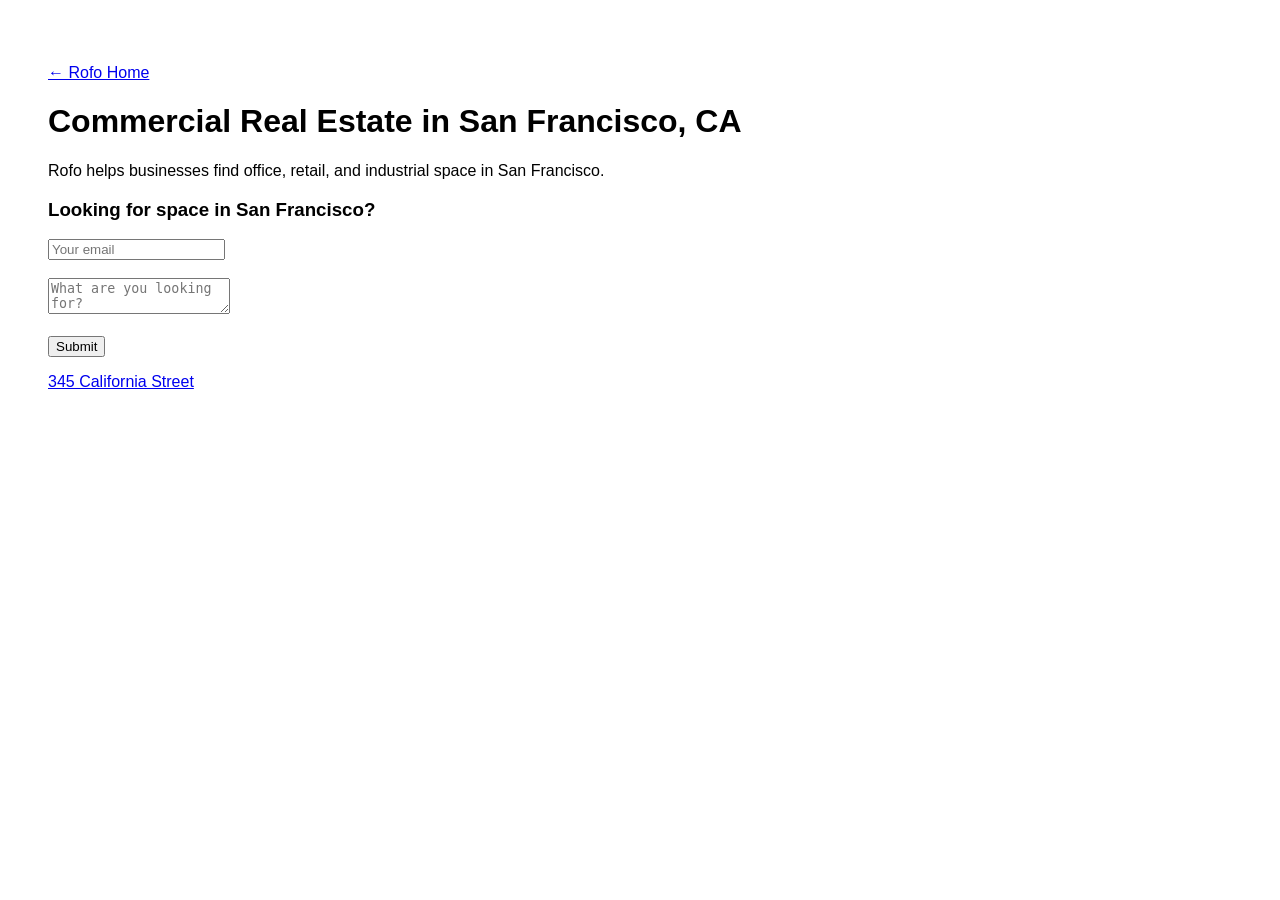
==== commercial-real-estate/CA/San-Francisco/index.html @ 3ce5dbc8 "Add files via upload" ====
<!DOCTYPE html>
<html>
<head>
  <title>Commercial Real Estate in San Francisco, CA | Rofo</title>
</head>
<body style="font-family: Arial; padding: 40px; max-width: 800px;">

<p><a href="/">← Rofo Home</a></p>

<h1>Commercial Real Estate in San Francisco, CA</h1>

<p>Rofo helps businesses find office, retail, and industrial space in San Francisco.</p>

<h3>Looking for space in San Francisco?</h3>

<form action="https://formspree.io/f/YOURID" method="POST">
  <input name="email" placeholder="Your email"><br><br>
  <textarea name="message" placeholder="What are you looking for?"></textarea><br><br>
  <button type="submit">Submit</button>
</form>


<p><a href="/commercial-real-estate/building/CA/San-Francisco/345-California-Street/">345 California Street</a></p>
</body>
</html>
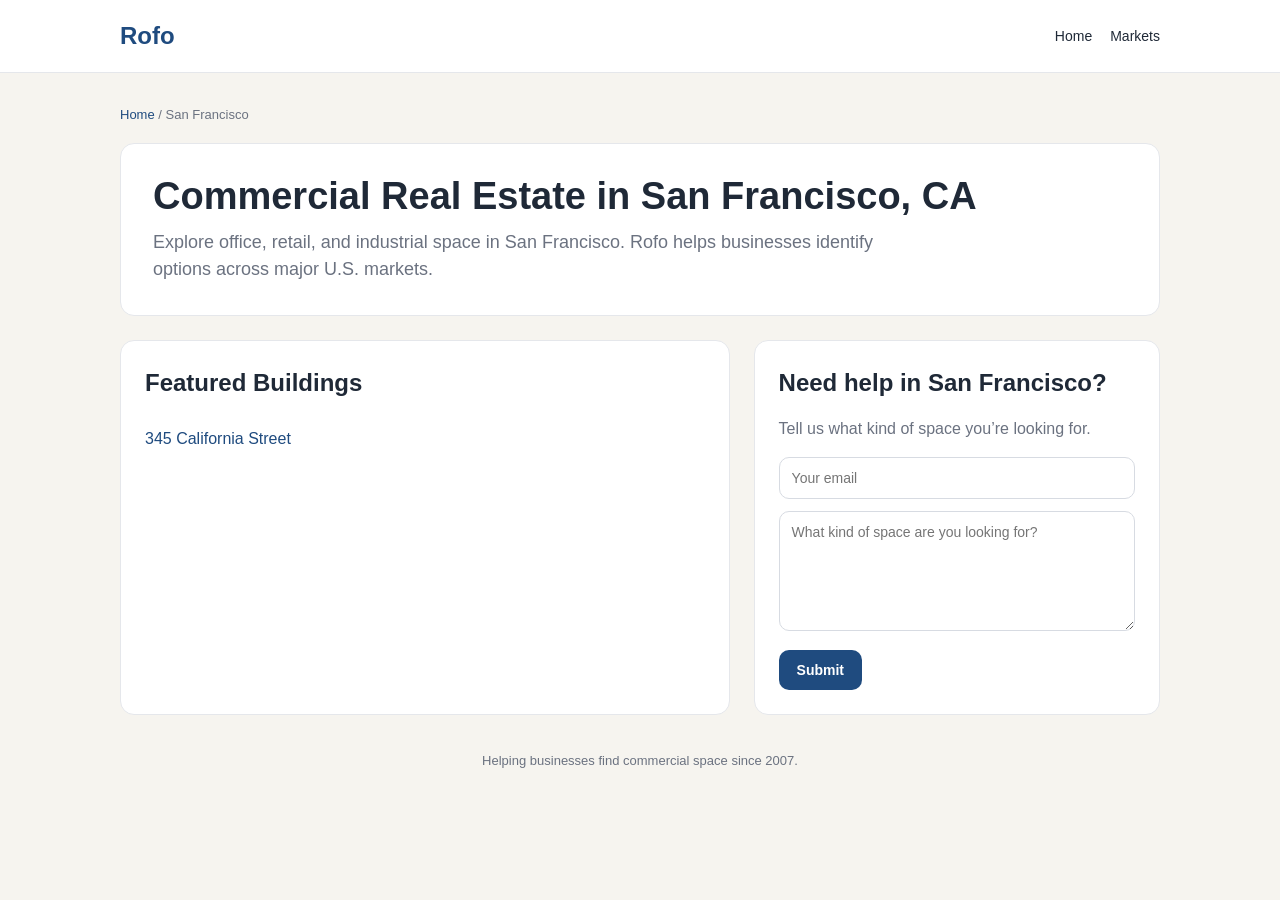
==== commit 197c0058: "Add files via upload" ====
--- a/commercial-real-estate/CA/San-Francisco/index.html
+++ b/commercial-real-estate/CA/San-Francisco/index.html
@@ -1,25 +1,247 @@
 <!DOCTYPE html>
-<html>
+<html lang="en">
 <head>
+  <meta charset="UTF-8">
+  <meta name="viewport" content="width=device-width, initial-scale=1">
   <title>Commercial Real Estate in San Francisco, CA | Rofo</title>
+  <meta name="description" content="Explore office, retail, and industrial real estate in San Francisco, CA.">
+  <style>
+    :root {
+      --bg: #f6f4ef;
+      --surface: #ffffff;
+      --text: #1f2937;
+      --muted: #6b7280;
+      --border: #e5e7eb;
+      --brand: #1f4b7f;
+      --brand-dark: #173a61;
+      --radius: 14px;
+      --max: 1080px;
+    }
+
+    * { box-sizing: border-box; }
+
+    body {
+      margin: 0;
+      font-family: Arial, sans-serif;
+      background: var(--bg);
+      color: var(--text);
+      line-height: 1.5;
+    }
+
+    a {
+      color: var(--brand);
+      text-decoration: none;
+    }
+
+    a:hover {
+      text-decoration: underline;
+    }
+
+    .topbar {
+      background: var(--surface);
+      border-bottom: 1px solid var(--border);
+    }
+
+    .topbar-inner,
+    .container {
+      max-width: var(--max);
+      margin: 0 auto;
+      padding-left: 20px;
+      padding-right: 20px;
+    }
+
+    .topbar-inner {
+      min-height: 72px;
+      display: flex;
+      align-items: center;
+      justify-content: space-between;
+      gap: 20px;
+    }
+
+    .brand {
+      font-size: 24px;
+      font-weight: 700;
+      color: var(--brand);
+    }
+
+    .nav {
+      display: flex;
+      gap: 18px;
+      flex-wrap: wrap;
+    }
+
+    .nav a {
+      color: var(--text);
+      font-size: 14px;
+    }
+
+    .container {
+      padding-top: 32px;
+      padding-bottom: 56px;
+    }
+
+    .breadcrumb {
+      font-size: 13px;
+      color: var(--muted);
+      margin-bottom: 18px;
+    }
+
+    .hero,
+    .card {
+      background: var(--surface);
+      border: 1px solid var(--border);
+      border-radius: var(--radius);
+    }
+
+    .hero {
+      padding: 32px;
+      margin-bottom: 24px;
+    }
+
+    .card {
+      padding: 24px;
+    }
+
+    h1 {
+      margin: 0 0 12px;
+      font-size: 38px;
+      line-height: 1.1;
+    }
+
+    h2 {
+      margin-top: 0;
+      margin-bottom: 14px;
+      font-size: 24px;
+    }
+
+    .lead {
+      font-size: 18px;
+      color: var(--muted);
+      max-width: 760px;
+      margin: 0;
+    }
+
+    .grid {
+      display: grid;
+      grid-template-columns: 1.2fr 0.8fr;
+      gap: 24px;
+      margin-top: 24px;
+    }
+
+    .building-list {
+      list-style: none;
+      padding: 0;
+      margin: 0;
+    }
+
+    .building-list li {
+      padding: 12px 0;
+      border-bottom: 1px solid var(--border);
+    }
+
+    .building-list li:last-child {
+      border-bottom: 0;
+    }
+
+    .muted {
+      color: var(--muted);
+    }
+
+    form input,
+    form textarea {
+      width: 100%;
+      padding: 12px;
+      border: 1px solid #d7dbe2;
+      border-radius: 10px;
+      font-size: 14px;
+      margin-bottom: 12px;
+      font-family: Arial, sans-serif;
+    }
+
+    form textarea {
+      min-height: 120px;
+      resize: vertical;
+    }
+
+    form button {
+      background: var(--brand);
+      color: #fff;
+      border: 0;
+      padding: 12px 18px;
+      border-radius: 10px;
+      font-size: 14px;
+      font-weight: 700;
+      cursor: pointer;
+    }
+
+    .footer {
+      margin-top: 36px;
+      color: var(--muted);
+      font-size: 13px;
+      text-align: center;
+    }
+
+    @media (max-width: 820px) {
+      h1 { font-size: 30px; }
+      .grid { grid-template-columns: 1fr; }
+      .hero { padding: 24px; }
+      .topbar-inner {
+        align-items: flex-start;
+        padding-top: 16px;
+        padding-bottom: 16px;
+      }
+    }
+  </style>
 </head>
-<body style="font-family: Arial; padding: 40px; max-width: 800px;">
-
-<p><a href="/">← Rofo Home</a></p>
-
-<h1>Commercial Real Estate in San Francisco, CA</h1>
-
-<p>Rofo helps businesses find office, retail, and industrial space in San Francisco.</p>
-
-<h3>Looking for space in San Francisco?</h3>
-
-<form action="https://formspree.io/f/YOURID" method="POST">
-  <input name="email" placeholder="Your email"><br><br>
-  <textarea name="message" placeholder="What are you looking for?"></textarea><br><br>
-  <button type="submit">Submit</button>
-</form>
-
-
-<p><a href="/commercial-real-estate/building/CA/San-Francisco/345-California-Street/">345 California Street</a></p>
+<body>
+  <header class="topbar">
+    <div class="topbar-inner">
+      <a class="brand" href="/">Rofo</a>
+      <nav class="nav">
+        <a href="/">Home</a>
+        <a href="/commercial-real-estate/CA/San-Francisco/">Markets</a>
+      </nav>
+    </div>
+  </header>
+
+  <main class="container">
+    <div class="breadcrumb">
+      <a href="/">Home</a> / San Francisco
+    </div>
+
+    <section class="hero">
+      <h1>Commercial Real Estate in San Francisco, CA</h1>
+      <p class="lead">
+        Explore office, retail, and industrial space in San Francisco. Rofo helps businesses identify options across major U.S. markets.
+      </p>
+    </section>
+
+    <section class="grid">
+      <div class="card">
+        <h2>Featured Buildings</h2>
+        <ul class="building-list">
+          <li>
+            <a href="/commercial-real-estate/building/CA/San-Francisco/345-California-Street/">
+              345 California Street
+            </a>
+          </li>
+        </ul>
+      </div>
+
+      <div class="card">
+        <h2>Need help in San Francisco?</h2>
+        <p class="muted">Tell us what kind of space you’re looking for.</p>
+        <form action="https://formspree.io/f/YOURID" method="POST">
+          <input name="email" type="email" placeholder="Your email">
+          <textarea name="message" placeholder="What kind of space are you looking for?"></textarea>
+          <button type="submit">Submit</button>
+        </form>
+      </div>
+    </section>
+
+    <div class="footer">
+      Helping businesses find commercial space since 2007.
+    </div>
+  </main>
 </body>
 </html>
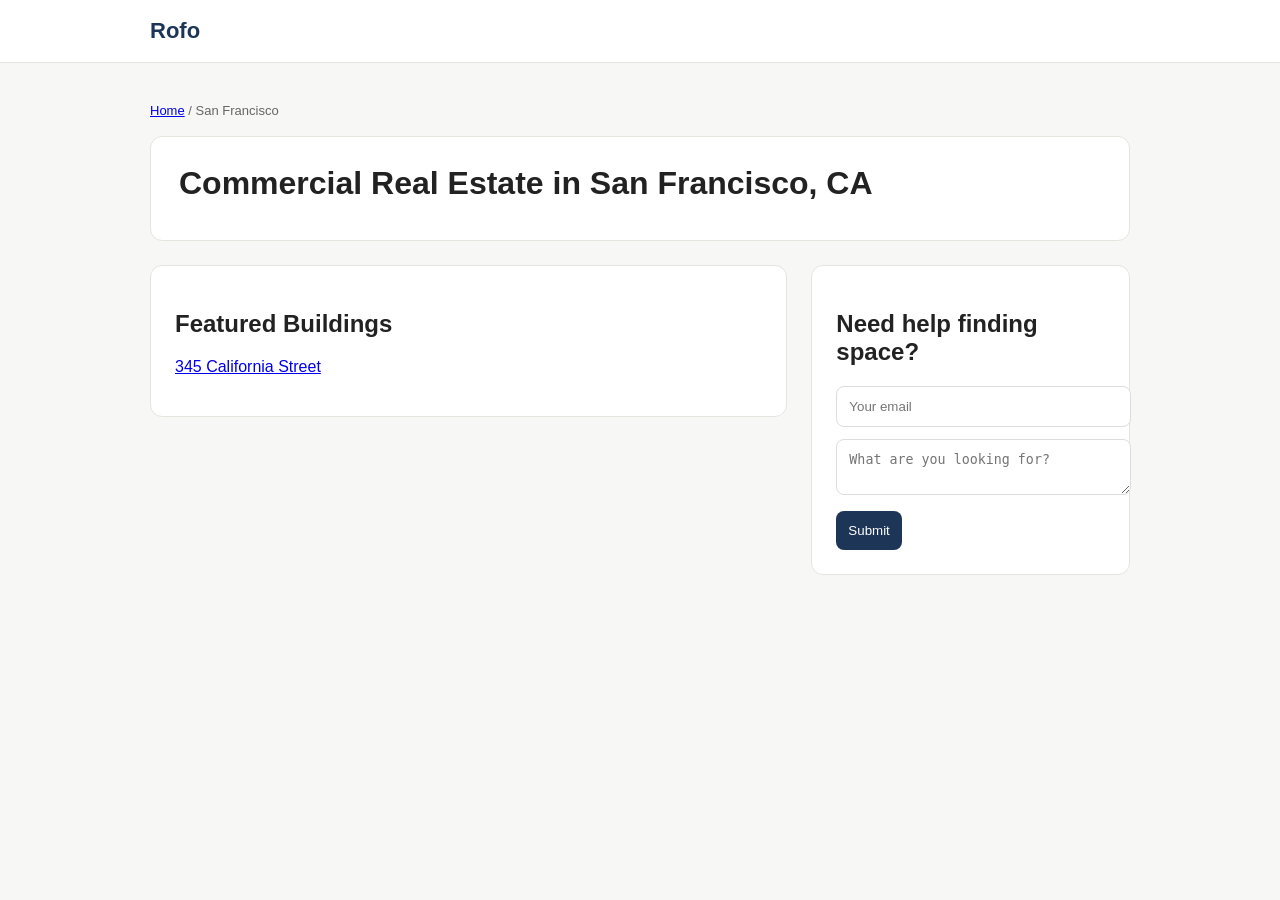
==== commit 8c5d5afa: "Add files via upload" ====
--- a/commercial-real-estate/CA/San-Francisco/index.html
+++ b/commercial-real-estate/CA/San-Francisco/index.html
@@ -1,247 +1,148 @@
 <!DOCTYPE html>
-<html lang="en">
+<html>
 <head>
+  <title>Commercial Real Estate in San Francisco, CA | Rofo</title>
+  <meta name="viewport" content="width=device-width, initial-scale=1">
   <meta charset="UTF-8">
-  <meta name="viewport" content="width=device-width, initial-scale=1">
-  <title>Commercial Real Estate in San Francisco, CA | Rofo</title>
-  <meta name="description" content="Explore office, retail, and industrial real estate in San Francisco, CA.">
+
   <style>
-    :root {
-      --bg: #f6f4ef;
-      --surface: #ffffff;
-      --text: #1f2937;
-      --muted: #6b7280;
-      --border: #e5e7eb;
-      --brand: #1f4b7f;
-      --brand-dark: #173a61;
-      --radius: 14px;
-      --max: 1080px;
+    body {
+      font-family: Arial, sans-serif;
+      margin: 0;
+      background: #f7f7f5;
+      color: #222;
     }
 
-    * { box-sizing: border-box; }
-
-    body {
-      margin: 0;
-      font-family: Arial, sans-serif;
-      background: var(--bg);
-      color: var(--text);
-      line-height: 1.5;
+    .topbar {
+      background: white;
+      border-bottom: 1px solid #e5e5e0;
     }
 
-    a {
-      color: var(--brand);
+    .topbar-inner {
+      max-width: 980px;
+      margin: 0 auto;
+      padding: 18px 20px;
+      display: flex;
+      justify-content: space-between;
+      align-items: center;
+    }
+
+    .brand {
+      font-size: 22px;
+      font-weight: 700;
+      color: #1d3557;
       text-decoration: none;
     }
 
-    a:hover {
-      text-decoration: underline;
-    }
-
-    .topbar {
-      background: var(--surface);
-      border-bottom: 1px solid var(--border);
-    }
-
-    .topbar-inner,
     .container {
-      max-width: var(--max);
+      max-width: 980px;
       margin: 0 auto;
-      padding-left: 20px;
-      padding-right: 20px;
-    }
-
-    .topbar-inner {
-      min-height: 72px;
-      display: flex;
-      align-items: center;
-      justify-content: space-between;
-      gap: 20px;
-    }
-
-    .brand {
-      font-size: 24px;
-      font-weight: 700;
-      color: var(--brand);
-    }
-
-    .nav {
-      display: flex;
-      gap: 18px;
-      flex-wrap: wrap;
-    }
-
-    .nav a {
-      color: var(--text);
-      font-size: 14px;
-    }
-
-    .container {
-      padding-top: 32px;
-      padding-bottom: 56px;
+      padding: 40px 20px;
     }
 
     .breadcrumb {
       font-size: 13px;
-      color: var(--muted);
       margin-bottom: 18px;
-    }
-
-    .hero,
-    .card {
-      background: var(--surface);
-      border: 1px solid var(--border);
-      border-radius: var(--radius);
+      color: #666;
     }
 
     .hero {
-      padding: 32px;
+      background: white;
+      border: 1px solid #e5e5e0;
+      border-radius: 12px;
+      padding: 28px;
       margin-bottom: 24px;
     }
 
-    .card {
-      padding: 24px;
-    }
-
     h1 {
-      margin: 0 0 12px;
-      font-size: 38px;
-      line-height: 1.1;
-    }
-
-    h2 {
-      margin-top: 0;
-      margin-bottom: 14px;
-      font-size: 24px;
-    }
-
-    .lead {
-      font-size: 18px;
-      color: var(--muted);
-      max-width: 760px;
-      margin: 0;
+      margin: 0 0 10px;
+      font-size: 32px;
     }
 
     .grid {
       display: grid;
-      grid-template-columns: 1.2fr 0.8fr;
+      grid-template-columns: 2fr 1fr;
       gap: 24px;
-      margin-top: 24px;
     }
 
-    .building-list {
-      list-style: none;
-      padding: 0;
-      margin: 0;
-    }
-
-    .building-list li {
-      padding: 12px 0;
-      border-bottom: 1px solid var(--border);
-    }
-
-    .building-list li:last-child {
-      border-bottom: 0;
-    }
-
-    .muted {
-      color: var(--muted);
+    .card {
+      background: white;
+      border: 1px solid #e5e5e0;
+      border-radius: 12px;
+      padding: 24px;
+      margin-bottom: 24px;
     }
 
     form input,
     form textarea {
       width: 100%;
       padding: 12px;
-      border: 1px solid #d7dbe2;
-      border-radius: 10px;
-      font-size: 14px;
       margin-bottom: 12px;
-      font-family: Arial, sans-serif;
-    }
-
-    form textarea {
-      min-height: 120px;
-      resize: vertical;
+      border: 1px solid #ddd;
+      border-radius: 8px;
     }
 
     form button {
-      background: var(--brand);
-      color: #fff;
-      border: 0;
-      padding: 12px 18px;
-      border-radius: 10px;
-      font-size: 14px;
-      font-weight: 700;
-      cursor: pointer;
-    }
-
-    .footer {
-      margin-top: 36px;
-      color: var(--muted);
-      font-size: 13px;
-      text-align: center;
+      background: #1d3557;
+      color: white;
+      padding: 12px;
+      border: none;
+      border-radius: 8px;
     }
 
     @media (max-width: 820px) {
-      h1 { font-size: 30px; }
-      .grid { grid-template-columns: 1fr; }
-      .hero { padding: 24px; }
-      .topbar-inner {
-        align-items: flex-start;
-        padding-top: 16px;
-        padding-bottom: 16px;
+      .grid {
+        grid-template-columns: 1fr;
       }
     }
   </style>
 </head>
+
 <body>
-  <header class="topbar">
-    <div class="topbar-inner">
-      <a class="brand" href="/">Rofo</a>
-      <nav class="nav">
-        <a href="/">Home</a>
-        <a href="/commercial-real-estate/CA/San-Francisco/">Markets</a>
-      </nav>
-    </div>
-  </header>
 
-  <main class="container">
-    <div class="breadcrumb">
-      <a href="/">Home</a> / San Francisco
+<div class="topbar">
+  <div class="topbar-inner">
+    <a class="brand" href="/">Rofo</a>
+  </div>
+</div>
+
+<div class="container">
+
+  <div class="breadcrumb">
+    <a href="/">Home</a> / San Francisco
+  </div>
+
+  <div class="hero">
+    <h1>Commercial Real Estate in San Francisco, CA</h1>
+  </div>
+
+  <div class="grid">
+
+    <div>
+      <div class="card">
+        <h2>Featured Buildings</h2>
+        <p>
+          <a href="/commercial-real-estate/building/CA/San-Francisco/345-California-Street/">
+            345 California Street
+          </a>
+        </p>
+      </div>
     </div>
 
-    <section class="hero">
-      <h1>Commercial Real Estate in San Francisco, CA</h1>
-      <p class="lead">
-        Explore office, retail, and industrial space in San Francisco. Rofo helps businesses identify options across major U.S. markets.
-      </p>
-    </section>
-
-    <section class="grid">
+    <div>
       <div class="card">
-        <h2>Featured Buildings</h2>
-        <ul class="building-list">
-          <li>
-            <a href="/commercial-real-estate/building/CA/San-Francisco/345-California-Street/">
-              345 California Street
-            </a>
-          </li>
-        </ul>
-      </div>
-
-      <div class="card">
-        <h2>Need help in San Francisco?</h2>
-        <p class="muted">Tell us what kind of space you’re looking for.</p>
-        <form action="https://formspree.io/f/YOURID" method="POST">
-          <input name="email" type="email" placeholder="Your email">
-          <textarea name="message" placeholder="What kind of space are you looking for?"></textarea>
-          <button type="submit">Submit</button>
+        <h2>Need help finding space?</h2>
+        <form>
+          <input placeholder="Your email">
+          <textarea placeholder="What are you looking for?"></textarea>
+          <button>Submit</button>
         </form>
       </div>
-    </section>
+    </div>
 
-    <div class="footer">
-      Helping businesses find commercial space since 2007.
-    </div>
-  </main>
+  </div>
+
+</div>
+
 </body>
 </html>
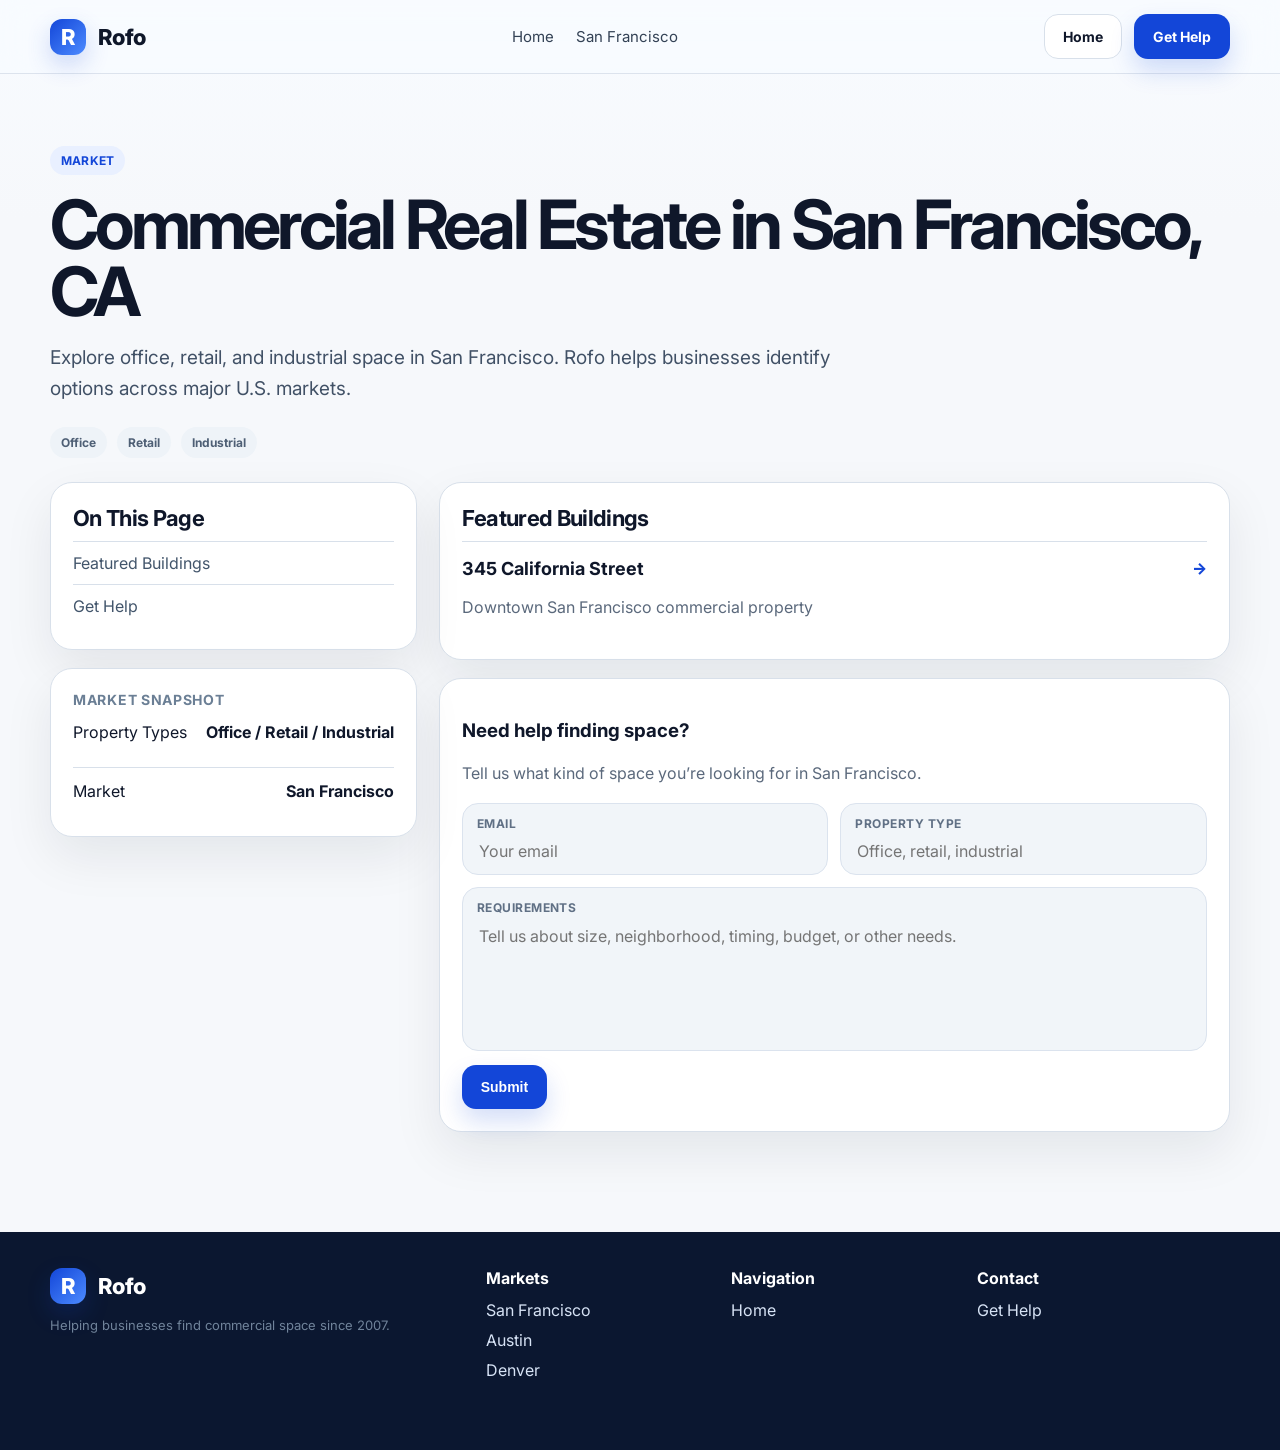
==== commit 7890b523: "Add files via upload" ====
--- a/commercial-real-estate/CA/San-Francisco/index.html
+++ b/commercial-real-estate/CA/San-Francisco/index.html
@@ -1,148 +1,146 @@
 <!DOCTYPE html>
-<html>
+<html lang="en">
 <head>
+  <meta charset="UTF-8">
+  <meta name="viewport" content="width=device-width, initial-scale=1">
   <title>Commercial Real Estate in San Francisco, CA | Rofo</title>
-  <meta name="viewport" content="width=device-width, initial-scale=1">
-  <meta charset="UTF-8">
-
-  <style>
-    body {
-      font-family: Arial, sans-serif;
-      margin: 0;
-      background: #f7f7f5;
-      color: #222;
-    }
-
-    .topbar {
-      background: white;
-      border-bottom: 1px solid #e5e5e0;
-    }
-
-    .topbar-inner {
-      max-width: 980px;
-      margin: 0 auto;
-      padding: 18px 20px;
-      display: flex;
-      justify-content: space-between;
-      align-items: center;
-    }
-
-    .brand {
-      font-size: 22px;
-      font-weight: 700;
-      color: #1d3557;
-      text-decoration: none;
-    }
-
-    .container {
-      max-width: 980px;
-      margin: 0 auto;
-      padding: 40px 20px;
-    }
-
-    .breadcrumb {
-      font-size: 13px;
-      margin-bottom: 18px;
-      color: #666;
-    }
-
-    .hero {
-      background: white;
-      border: 1px solid #e5e5e0;
-      border-radius: 12px;
-      padding: 28px;
-      margin-bottom: 24px;
-    }
-
-    h1 {
-      margin: 0 0 10px;
-      font-size: 32px;
-    }
-
-    .grid {
-      display: grid;
-      grid-template-columns: 2fr 1fr;
-      gap: 24px;
-    }
-
-    .card {
-      background: white;
-      border: 1px solid #e5e5e0;
-      border-radius: 12px;
-      padding: 24px;
-      margin-bottom: 24px;
-    }
-
-    form input,
-    form textarea {
-      width: 100%;
-      padding: 12px;
-      margin-bottom: 12px;
-      border: 1px solid #ddd;
-      border-radius: 8px;
-    }
-
-    form button {
-      background: #1d3557;
-      color: white;
-      padding: 12px;
-      border: none;
-      border-radius: 8px;
-    }
-
-    @media (max-width: 820px) {
-      .grid {
-        grid-template-columns: 1fr;
-      }
-    }
-  </style>
+  <meta name="description" content="Explore office, retail, and industrial commercial real estate in San Francisco, CA.">
+  <link rel="preconnect" href="https://fonts.googleapis.com">
+  <link rel="preconnect" href="https://fonts.gstatic.com" crossorigin>
+  <link href="https://fonts.googleapis.com/css2?family=Inter:wght@400;600;700;800&display=swap" rel="stylesheet">
+  <link rel="stylesheet" href="/styles.css">
 </head>
-
 <body>
 
-<div class="topbar">
-  <div class="topbar-inner">
-    <a class="brand" href="/">Rofo</a>
-  </div>
-</div>
+  <header class="topbar">
+    <div class="container nav-wrap">
+      <a class="logo" href="/">
+        <span class="logo-badge">R</span>
+        <span>Rofo</span>
+      </a>
 
-<div class="container">
+      <nav class="nav">
+        <a href="/">Home</a>
+        <a href="/commercial-real-estate/CA/San-Francisco/">San Francisco</a>
+      </nav>
 
-  <div class="breadcrumb">
-    <a href="/">Home</a> / San Francisco
-  </div>
-
-  <div class="hero">
-    <h1>Commercial Real Estate in San Francisco, CA</h1>
-  </div>
-
-  <div class="grid">
-
-    <div>
-      <div class="card">
-        <h2>Featured Buildings</h2>
-        <p>
-          <a href="/commercial-real-estate/building/CA/San-Francisco/345-California-Street/">
-            345 California Street
-          </a>
-        </p>
+      <div class="actions">
+        <a class="btn btn-secondary" href="/">Home</a>
+        <a class="btn btn-primary" href="#contact">Get Help</a>
       </div>
     </div>
+  </header>
 
-    <div>
-      <div class="card">
-        <h2>Need help finding space?</h2>
-        <form>
-          <input placeholder="Your email">
-          <textarea placeholder="What are you looking for?"></textarea>
-          <button>Submit</button>
-        </form>
+  <main>
+    <section class="page-hero" style="padding-bottom:24px;">
+      <div class="container">
+        <div class="eyebrow">Market</div>
+        <h1 style="max-width:none;">Commercial Real Estate in San Francisco, CA</h1>
+        <p class="lead">
+          Explore office, retail, and industrial space in San Francisco. Rofo helps businesses identify options across major U.S. markets.
+        </p>
+
+        <div class="hero-subnav">
+          <span class="pill">Office</span>
+          <span class="pill">Retail</span>
+          <span class="pill">Industrial</span>
+        </div>
+      </div>
+    </section>
+
+    <section class="section" style="padding-top:0;">
+      <div class="container sidebar-layout">
+        <aside class="sticky">
+          <div class="list-card nav-card">
+            <h3>On This Page</h3>
+            <a href="#buildings">Featured Buildings</a>
+            <a href="#contact">Get Help</a>
+          </div>
+
+          <div class="brief-card" style="margin-top:18px;">
+            <div class="kicker">Market Snapshot</div>
+            <div class="metric-list">
+              <div class="metric">
+                <span>Property Types</span>
+                <strong>Office / Retail / Industrial</strong>
+              </div>
+              <div class="metric">
+                <span>Market</span>
+                <strong>San Francisco</strong>
+              </div>
+            </div>
+          </div>
+        </aside>
+
+        <div>
+          <div class="list-card" id="buildings">
+            <h3>Featured Buildings</h3>
+
+            <a class="building-link" href="/commercial-real-estate/building/CA/San-Francisco/345-California-Street/">
+              <div>
+                <h4>345 California Street</h4>
+                <p class="muted">Downtown San Francisco commercial property</p>
+              </div>
+              <span class="arrow">→</span>
+            </a>
+          </div>
+
+          <div class="form-card" id="contact" style="margin-top:18px;">
+            <h3>Need help finding space?</h3>
+            <p class="muted">
+              Tell us what kind of space you’re looking for in San Francisco.
+            </p>
+
+            <div class="form-grid">
+              <div class="field">
+                <label>Email</label>
+                <input type="email" placeholder="Your email">
+              </div>
+              <div class="field">
+                <label>Property Type</label>
+                <input type="text" placeholder="Office, retail, industrial">
+              </div>
+            </div>
+
+            <div class="field" style="margin-top:12px;">
+              <label>Requirements</label>
+              <textarea placeholder="Tell us about size, neighborhood, timing, budget, or other needs."></textarea>
+            </div>
+
+            <div style="margin-top:14px;">
+              <button class="btn btn-primary">Submit</button>
+            </div>
+          </div>
+        </div>
+      </div>
+    </section>
+  </main>
+
+  <footer class="footer">
+    <div class="container footer-grid">
+      <div>
+        <div class="logo" style="color:#fff;">
+          <span class="logo-badge">R</span>
+          <span>Rofo</span>
+        </div>
+        <p class="note">Helping businesses find commercial space since 2007.</p>
+      </div>
+      <div>
+        <h4>Markets</h4>
+        <a href="/commercial-real-estate/CA/San-Francisco/">San Francisco</a>
+        <a href="/commercial-real-estate/TX/Austin/">Austin</a>
+        <a href="/commercial-real-estate/CO/Denver/">Denver</a>
+      </div>
+      <div>
+        <h4>Navigation</h4>
+        <a href="/">Home</a>
+      </div>
+      <div>
+        <h4>Contact</h4>
+        <a href="#contact">Get Help</a>
       </div>
     </div>
-
-  </div>
-
-</div>
+  </footer>
 
 </body>
 </html>
--- a/styles.css
+++ b/styles.css
@@ -0,0 +1,717 @@
+:root {
+    --bg: #f6f8fb;
+    --surface: #ffffff;
+    --surface-2: #f1f5f9;
+    --ink: #0f172a;
+    --muted: #556274;
+    --line: #d8e0ea;
+    --blue: #1346d8;
+    --blue-2: #0d3277;
+    --green: #0e7a58;
+    --gold: #c58c19;
+    --shadow: 0 20px 50px rgba(15,23,42,.08);
+    --radius: 22px;
+    --max: 1180px;
+}
+
+* {
+    box-sizing: border-box
+}
+
+html {
+    scroll-behavior: smooth
+}
+
+body {
+    margin: 0;
+    font-family: Inter, ui-sans-serif, system-ui, -apple-system, BlinkMacSystemFont, "Segoe UI", sans-serif;
+    color: var(--ink);
+    background: linear-gradient(180deg,#f8fbff 0,#f6f8fb 220px,#f6f8fb 100%)
+}
+
+a {
+    color: inherit;
+    text-decoration: none
+}
+
+img {
+    max-width: 100%;
+    display: block
+}
+
+.container {
+    width: min(calc(100% - 40px),var(--max));
+    margin: 0 auto
+}
+
+.topbar {
+    position: sticky;
+    top: 0;
+    z-index: 30;
+    backdrop-filter: blur(14px);
+    background: rgba(248,251,255,.78);
+    border-bottom: 1px solid rgba(216,224,234,.85)
+}
+
+.nav-wrap {
+    display: flex;
+    align-items: center;
+    justify-content: space-between;
+    padding: 14px 0;
+    gap: 20px
+}
+
+.logo {
+    display: flex;
+    align-items: center;
+    gap: 12px;
+    font-weight: 800;
+    letter-spacing: -.03em;
+    font-size: 22px
+}
+
+.logo-badge {
+    width: 36px;
+    height: 36px;
+    border-radius: 12px;
+    background: linear-gradient(135deg,var(--blue),#4d8bff);
+    color: #fff;
+    display: grid;
+    place-items: center;
+    box-shadow: 0 10px 24px rgba(19,70,216,.2)
+}
+
+.nav {
+    display: flex;
+    gap: 22px;
+    align-items: center;
+    color: #334155;
+    font-size: 15px
+}
+
+.nav a:hover {
+    color: var(--blue)
+}
+
+.actions {
+    display: flex;
+    gap: 12px;
+    align-items: center
+}
+
+.btn {
+    display: inline-flex;
+    align-items: center;
+    justify-content: center;
+    gap: 8px;
+    padding: 13px 18px;
+    border-radius: 14px;
+    font-weight: 700;
+    font-size: 14px;
+    border: 1px solid transparent;
+    transition: .18s ease;
+    cursor: pointer
+}
+
+.btn:hover {
+    transform: translateY(-1px)
+}
+
+.btn-primary {
+    background: var(--blue);
+    color: #fff;
+    box-shadow: 0 12px 24px rgba(19,70,216,.18)
+}
+
+.btn-secondary {
+    background: #fff;
+    border-color: var(--line);
+    color: var(--ink)
+}
+
+.btn-ghost {
+    background: transparent;
+    border-color: rgba(255,255,255,.22);
+    color: #fff
+}
+
+.page-hero {
+    padding: 72px 0 40px
+}
+
+.hero-grid {
+    display: grid;
+    grid-template-columns: 1.15fr .85fr;
+    gap: 34px;
+    align-items: start
+}
+
+.eyebrow {
+    display: inline-flex;
+    align-items: center;
+    gap: 8px;
+    padding: 7px 11px;
+    border-radius: 999px;
+    background: #e9f0ff;
+    color: var(--blue);
+    font-weight: 700;
+    font-size: 12px;
+    letter-spacing: .02em;
+    text-transform: uppercase
+}
+
+h1 {
+    font-size: clamp(44px,6vw,68px);
+    line-height: .98;
+    letter-spacing: -.055em;
+    margin: 16px 0 16px;
+    max-width: 11ch
+}
+
+.lead {
+    font-size: 19px;
+    line-height: 1.62;
+    color: #415166;
+    max-width: 780px
+}
+
+.search-card,.panel,.feature,.surface,.mini-card,.stats-card,.cta-band,.story-card,.form-card,.list-card,.tower-card,.market-card,.faq-card,.brief-card {
+    background: var(--surface);
+    border: 1px solid var(--line);
+    border-radius: var(--radius);
+    box-shadow: var(--shadow)
+}
+
+.search-card {
+    padding: 18px
+}
+
+.search-row {
+    display: grid;
+    grid-template-columns: 1.1fr .9fr .7fr auto;
+    gap: 12px;
+    align-items: end
+}
+
+.field {
+    background: var(--surface-2);
+    border: 1px solid #dbe3ee;
+    border-radius: 16px;
+    padding: 12px 14px;
+    min-height: 70px
+}
+
+.field label {
+    display: block;
+    font-size: 12px;
+    font-weight: 700;
+    text-transform: uppercase;
+    letter-spacing: .04em;
+    color: #607085;
+    margin-bottom: 9px
+}
+
+.field span {
+    font-weight: 600;
+    color: #0f172a
+}
+
+.hero-side {
+    display: grid;
+    gap: 18px
+}
+
+.panel {
+    padding: 22px
+}
+
+.panel h3,.feature h3,.surface h3,.tower-card h3,.market-card h3,.faq-card h3,.list-card h3 {
+    margin: 0 0 10px;
+    font-size: 22px;
+    letter-spacing: -.03em
+}
+
+.panel p,.feature p,.surface p,.meta,.muted,.list-card p,.faq-card p {
+    color: #5b697c;
+    line-height: 1.62
+}
+
+.map-stage {
+    background: linear-gradient(180deg,#0c2546,#13305e);
+    color: #fff;
+    border-radius: 22px;
+    min-height: 360px;
+    padding: 22px;
+    position: relative;
+    overflow: hidden;
+    box-shadow: 0 24px 50px rgba(8,27,54,.24)
+}
+
+.map-grid {
+    position: absolute;
+    inset: 0;
+    background-image: linear-gradient(rgba(255,255,255,.08) 1px,transparent 1px),linear-gradient(90deg,rgba(255,255,255,.08) 1px,transparent 1px);
+    background-size: 54px 54px;
+    opacity: .35
+}
+
+.map-water {
+    position: absolute;
+    left: -60px;
+    bottom: -50px;
+    width: 260px;
+    height: 240px;
+    background: radial-gradient(circle at 40% 40%,rgba(111,184,255,.7),rgba(24,60,115,0));
+    filter: blur(8px)
+}
+
+.map-chip {
+    position: absolute;
+    padding: 12px 14px;
+    border-radius: 18px;
+    background: rgba(255,255,255,.13);
+    backdrop-filter: blur(10px);
+    border: 1px solid rgba(255,255,255,.14);
+    min-width: 120px
+}
+
+.map-chip strong {
+    display: block;
+    font-size: 13px
+}
+
+.map-chip span {
+    font-size: 12px;
+    color: #d7e6ff
+}
+
+.c1 {
+    top: 86px;
+    left: 120px
+}
+
+.c2 {
+    top: 126px;
+    right: 60px
+}
+
+.c3 {
+    bottom: 78px;
+    left: 210px
+}
+
+.c4 {
+    bottom: 42px;
+    right: 130px
+}
+
+.legend {
+    position: absolute;
+    left: 22px;
+    bottom: 22px;
+    display: flex;
+    gap: 10px;
+    flex-wrap: wrap
+}
+
+.pill {
+    display: inline-flex;
+    align-items: center;
+    gap: 7px;
+    padding: 8px 11px;
+    border-radius: 999px;
+    background: #eef3f8;
+    color: #4e5f75;
+    font-size: 12px;
+    font-weight: 700
+}
+
+.pill.dark {
+    background: rgba(255,255,255,.13);
+    color: #fff
+}
+
+.section {
+    padding: 22px 0 70px
+}
+
+.section-head {
+    display: flex;
+    justify-content: space-between;
+    align-items: end;
+    gap: 20px;
+    margin-bottom: 22px
+}
+
+.section-head h2 {
+    margin: 0;
+    font-size: 38px;
+    letter-spacing: -.05em
+}
+
+.section-head p {
+    max-width: 760px;
+    color: #5b697c;
+    line-height: 1.65
+}
+
+.grid-3,.grid-4,.grid-2 {
+    display: grid;
+    gap: 18px
+}
+
+.grid-3 {
+    grid-template-columns: repeat(3,1fr)
+}
+
+.grid-4 {
+    grid-template-columns: repeat(4,1fr)
+}
+
+.grid-2 {
+    grid-template-columns: repeat(2,1fr)
+}
+
+.feature,.surface,.mini-card,.stats-card,.story-card,.form-card,.list-card,.tower-card,.market-card,.faq-card,.brief-card {
+    padding: 22px
+}
+
+.feature .num {
+    width: 38px;
+    height: 38px;
+    border-radius: 12px;
+    background: #e8f0ff;
+    color: var(--blue);
+    display: grid;
+    place-items: center;
+    font-weight: 800;
+    margin-bottom: 14px
+}
+
+.stats {
+    display: grid;
+    grid-template-columns: repeat(4,1fr);
+    gap: 14px
+}
+
+.stats-card strong {
+    display: block;
+    font-size: 28px;
+    letter-spacing: -.05em;
+    margin-bottom: 8px
+}
+
+.split-band {
+    display: grid;
+    grid-template-columns: 1.05fr .95fr;
+    gap: 18px;
+    align-items: stretch
+}
+
+.cta-band {
+    padding: 28px;
+    background: linear-gradient(135deg,#0d3277,#1346d8);
+    color: #fff;
+    border: none
+}
+
+.cta-band p {
+    color: #d9e6ff;
+    max-width: 640px
+}
+
+.list {
+    display: grid;
+    gap: 13px;
+    margin-top: 18px
+}
+
+.li {
+    display: flex;
+    gap: 12px;
+    align-items: flex-start
+}
+
+.tick {
+    width: 28px;
+    height: 28px;
+    border-radius: 999px;
+    display: grid;
+    place-items: center;
+    background: rgba(255,255,255,.16);
+    flex: 0 0 28px
+}
+
+.meta-row {
+    display: flex;
+    gap: 10px;
+    flex-wrap: wrap;
+    margin-top: 18px
+}
+
+.city-link,.building-link {
+    display: flex;
+    justify-content: space-between;
+    gap: 18px;
+    align-items: flex-start;
+    padding: 16px 0;
+    border-top: 1px solid var(--line)
+}
+
+.city-link:first-child,.building-link:first-child {
+    border-top: none;
+    padding-top: 0
+}
+
+.city-link:last-child,.building-link:last-child {
+    padding-bottom: 0
+}
+
+.city-link h4,.building-link h4 {
+    margin: 0 0 6px;
+    font-size: 18px
+}
+
+.arrow {
+    font-weight: 800;
+    color: var(--blue)
+}
+
+.hero-subnav {
+    display: flex;
+    gap: 10px;
+    flex-wrap: wrap;
+    margin-top: 22px
+}
+
+.subtle {
+    color: #698099
+}
+
+.tower {
+    display: grid;
+    grid-template-columns: 1.1fr .9fr;
+    gap: 18px
+}
+
+.badge {
+    display: inline-flex;
+    padding: 7px 11px;
+    border-radius: 999px;
+    background: #ecfdf5;
+    color: var(--green);
+    font-weight: 800;
+    font-size: 12px;
+    text-transform: uppercase;
+    letter-spacing: .03em
+}
+
+.metric-list {
+    display: grid;
+    gap: 12px;
+    margin-top: 14px
+}
+
+.metric {
+    display: flex;
+    justify-content: space-between;
+    gap: 16px;
+    padding: 13px 0;
+    border-top: 1px solid var(--line)
+}
+
+.metric:first-child {
+    border-top: none;
+    padding-top: 0
+}
+
+.form-grid {
+    display: grid;
+    grid-template-columns: repeat(2,1fr);
+    gap: 12px
+}
+
+.form-grid .field {
+    min-height: auto
+}
+
+.field textarea {
+    width: 100%;
+    border: none;
+    background: transparent;
+    resize: none;
+    font: inherit;
+    color: inherit;
+    min-height: 110px;
+    outline: none
+}
+
+.field input,.field select {
+    width: 100%;
+    border: none;
+    background: transparent;
+    font: inherit;
+    color: inherit;
+    outline: none
+}
+
+.footer {
+    margin-top: 30px;
+    padding: 36px 0 60px;
+    background: #0b1730;
+    color: #dbe8ff
+}
+
+.footer-grid {
+    display: grid;
+    grid-template-columns: 1.3fr .7fr .7fr .8fr;
+    gap: 24px
+}
+
+.footer a {
+    display: block;
+    color: #d7e3f5;
+    margin: 10px 0
+}
+
+.footer h4 {
+    margin: 0 0 12px;
+    color: #fff
+}
+
+.note {
+    font-size: 13px;
+    color: #70839a
+}
+
+.table-like {
+    border: 1px solid var(--line);
+    border-radius: 18px;
+    overflow: hidden
+}
+
+.row {
+    display: grid;
+    grid-template-columns: 1.2fr .8fr .8fr .8fr;
+    gap: 0
+}
+
+.row>div {
+    padding: 14px 16px;
+    border-top: 1px solid var(--line)
+}
+
+.row.head {
+    background: #eef4fb;
+    font-weight: 800;
+    color: #18324b
+}
+
+.row.head>div {
+    border-top: none
+}
+
+.sidebar-layout {
+    display: grid;
+    grid-template-columns: .95fr 2.05fr;
+    gap: 22px
+}
+
+.sticky {
+    position: sticky;
+    top: 86px
+}
+
+.nav-card a {
+    display: block;
+    padding: 11px 0;
+    border-top: 1px solid var(--line);
+    color: #42556b
+}
+
+.nav-card a:first-child {
+    border-top: none;
+    padding-top: 0
+}
+
+.quote {
+    font-size: 24px;
+    line-height: 1.4;
+    letter-spacing: -.04em;
+    color: #16314c
+}
+
+.callout {
+    padding: 18px;
+    border-radius: 18px;
+    background: #eff6ff;
+    border: 1px solid #d7e6ff
+}
+
+.mini-grid {
+    display: grid;
+    grid-template-columns: repeat(2,1fr);
+    gap: 14px
+}
+
+.kicker {
+    font-size: 14px;
+    color: #6b7f95;
+    font-weight: 700;
+    text-transform: uppercase;
+    letter-spacing: .05em
+}
+
+.timeline {
+    display: grid;
+    gap: 14px
+}
+
+.timeline .item {
+    display: grid;
+    grid-template-columns: 88px 1fr;
+    gap: 16px;
+    padding-top: 14px;
+    border-top: 1px solid var(--line)
+}
+
+.timeline .item:first-child {
+    padding-top: 0;
+    border-top: none
+}
+
+.year {
+    font-weight: 800;
+    color: var(--blue)
+}
+
+@media (max-width: 1040px) {
+    .hero-grid,.split-band,.tower,.sidebar-layout,.footer-grid,.grid-4,.grid-3,.grid-2,.stats {
+        grid-template-columns:1fr
+    }
+
+    .search-row,.row {
+        grid-template-columns: 1fr
+    }
+
+    .nav {
+        display: none
+    }
+
+    .section-head {
+        align-items: start;
+        flex-direction: column
+    }
+
+    .sticky {
+        position: static
+    }
+
+    .hero-side {
+        order: -1
+    }
+
+    h1 {
+        max-width: none
+    }
+}
